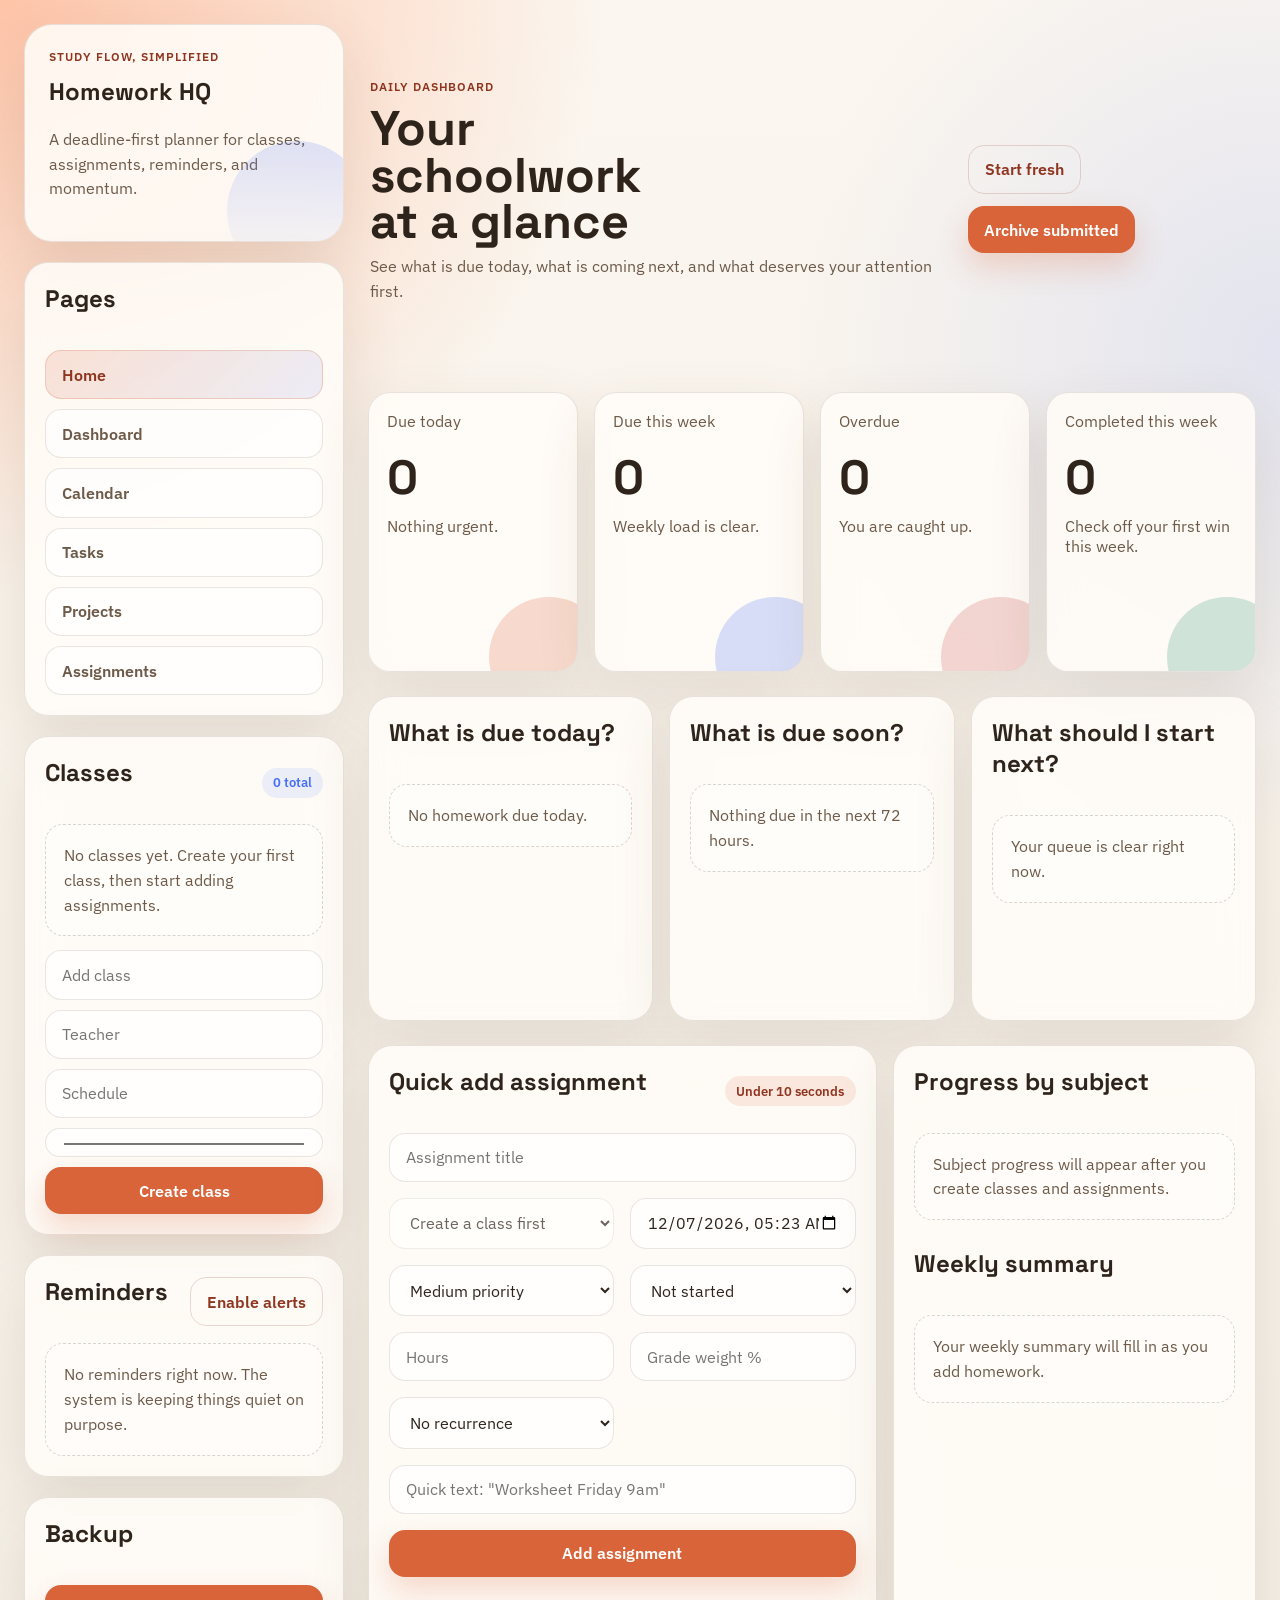
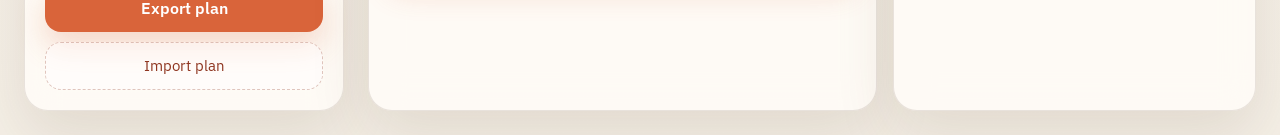
==== index.html @ f11f8d08 "Initial homework app" ====
<!doctype html>
<html lang="en">
  <head>
    <meta charset="UTF-8" />
    <meta name="viewport" content="width=device-width, initial-scale=1.0" />
    <title>Homework HQ</title>
    <link rel="preconnect" href="https://fonts.googleapis.com" />
    <link rel="preconnect" href="https://fonts.gstatic.com" crossorigin />
    <link
      href="https://fonts.googleapis.com/css2?family=Space+Grotesk:wght@400;500;700&family=IBM+Plex+Sans:wght@400;500;600&display=swap"
      rel="stylesheet"
    />
    <link rel="stylesheet" href="styles.css" />
  </head>
  <body>
    <div class="page-shell">
      <aside class="sidebar">
        <div class="brand-card">
          <p class="eyebrow">Study flow, simplified</p>
          <h1>Homework HQ</h1>
          <p class="brand-copy">
            A deadline-first planner for classes, assignments, reminders, and
            momentum.
          </p>
        </div>

        <section class="panel nav-panel">
          <div class="section-head">
            <h2>Pages</h2>
          </div>
          <nav id="page-nav" class="page-nav">
            <button class="page-link active" data-page="home" type="button">
              Home
            </button>
            <button class="page-link" data-page="dashboard" type="button">
              Dashboard
            </button>
            <button class="page-link" data-page="calendar" type="button">
              Calendar
            </button>
            <button class="page-link" data-page="tasks" type="button">
              Tasks
            </button>
            <button class="page-link" data-page="projects" type="button">
              Projects
            </button>
            <button class="page-link" data-page="assignments" type="button">
              Assignments
            </button>
          </nav>
        </section>

        <section class="panel">
          <div class="section-head">
            <h2>Classes</h2>
            <span id="class-count" class="chip subtle"></span>
          </div>
          <div id="class-list" class="class-list"></div>
          <form id="class-form" class="stack-form">
            <input id="class-name" type="text" placeholder="Add class" required />
            <input id="class-teacher" type="text" placeholder="Teacher" />
            <input id="class-schedule" type="text" placeholder="Schedule" />
            <input
              id="class-color"
              type="color"
              value="#ff8a5b"
              aria-label="Class color"
            />
            <button type="submit">Create class</button>
          </form>
        </section>

        <section class="panel">
          <div class="section-head">
            <h2>Reminders</h2>
            <button id="enable-notifications" class="ghost-button" type="button">
              Enable alerts
            </button>
          </div>
          <div id="reminder-list" class="reminder-list"></div>
        </section>

        <section class="panel">
          <div class="section-head">
            <h2>Backup</h2>
          </div>
          <div class="backup-actions">
            <button id="export-data" type="button">Export plan</button>
            <label class="import-label">
              Import plan
              <input id="import-data" type="file" accept="application/json" />
            </label>
          </div>
        </section>
      </aside>

      <main class="main-content">
        <section id="page-home" class="app-page active">
          <section class="hero">
            <div>
              <p class="eyebrow">Daily dashboard</p>
              <h2>Your schoolwork at a glance</h2>
              <p class="hero-copy">
                See what is due today, what is coming next, and what deserves your
                attention first.
              </p>
            </div>
            <div class="hero-actions">
              <button id="start-fresh" class="ghost-button" type="button">
                Start fresh
              </button>
              <button id="clear-completed" type="button">Archive submitted</button>
            </div>
          </section>

          <section class="dashboard-grid">
            <article class="metric-card accent-a">
              <p>Due today</p>
              <strong id="metric-due-today">0</strong>
              <span id="metric-due-today-note">Nothing urgent.</span>
            </article>
            <article class="metric-card accent-b">
              <p>Due this week</p>
              <strong id="metric-due-week">0</strong>
              <span id="metric-due-week-note">Weekly load is clear.</span>
            </article>
            <article class="metric-card accent-c">
              <p>Overdue</p>
              <strong id="metric-overdue">0</strong>
              <span id="metric-overdue-note">You are caught up.</span>
            </article>
            <article class="metric-card accent-d">
              <p>Completed this week</p>
              <strong id="metric-completed">0</strong>
              <span id="metric-completed-note">Keep the streak going.</span>
            </article>
          </section>

          <section class="dashboard-panels">
            <article class="panel">
              <div class="section-head">
                <h2>What is due today?</h2>
              </div>
              <div id="due-today-list" class="dashboard-list"></div>
            </article>
            <article class="panel">
              <div class="section-head">
                <h2>What is due soon?</h2>
              </div>
              <div id="due-soon-list" class="dashboard-list"></div>
            </article>
            <article class="panel">
              <div class="section-head">
                <h2>What should I start next?</h2>
              </div>
              <div id="next-up-list" class="dashboard-list"></div>
            </article>
          </section>

          <section class="workspace-grid">
            <section class="panel">
              <div class="section-head">
                <h2>Quick add assignment</h2>
                <span class="chip">Under 10 seconds</span>
              </div>
              <form id="assignment-form" class="assignment-form">
                <input id="title-input" type="text" placeholder="Assignment title" required />
                <select id="class-input" required></select>
                <input id="due-input" type="datetime-local" required />
                <select id="priority-input">
                  <option value="low">Low priority</option>
                  <option value="medium" selected>Medium priority</option>
                  <option value="high">High priority</option>
                  <option value="urgent">Urgent priority</option>
                </select>
                <select id="status-input">
                  <option value="not_started">Not started</option>
                  <option value="in_progress">In progress</option>
                  <option value="waiting">Waiting / blocked</option>
                  <option value="completed">Completed</option>
                  <option value="submitted">Submitted</option>
                </select>
                <input
                  id="effort-input"
                  type="number"
                  min="0.5"
                  step="0.5"
                  placeholder="Hours"
                />
                <input
                  id="weight-input"
                  type="number"
                  min="0"
                  max="100"
                  step="5"
                  placeholder="Grade weight %"
                />
                <select id="recurring-input">
                  <option value="none">No recurrence</option>
                  <option value="daily">Daily</option>
                  <option value="weekly">Weekly</option>
                  <option value="biweekly">Every 2 weeks</option>
                  <option value="weekdays">Weekdays</option>
                </select>
                <input
                  id="natural-input"
                  type="text"
                  placeholder='Quick text: "Worksheet Friday 9am"'
                />
                <button type="submit">Add assignment</button>
              </form>
              <p id="form-status" class="inline-note"></p>
            </section>

            <section class="panel">
              <div class="section-head">
                <h2>Progress by subject</h2>
              </div>
              <div id="subject-progress" class="subject-progress"></div>
              <div class="section-head secondary-head">
                <h2>Weekly summary</h2>
              </div>
              <div id="weekly-summary" class="weekly-summary"></div>
            </section>
          </section>
        </section>

        <section id="page-calendar" class="app-page">
          <section class="hero hero-compact">
            <div>
              <p class="eyebrow">Calendar</p>
              <h2>Month view</h2>
              <p class="hero-copy">
                See all assignments laid out by date and jump into any day quickly.
              </p>
            </div>
          </section>

          <section class="panel">
            <div class="section-head">
              <h2>Calendar and deadlines</h2>
              <div class="calendar-controls">
                <button id="prev-month" class="ghost-button" type="button">Prev</button>
                <span id="calendar-label" class="chip subtle"></span>
                <button id="next-month" class="ghost-button" type="button">Next</button>
              </div>
            </div>
            <div class="calendar-weekdays">
              <span>Sun</span>
              <span>Mon</span>
              <span>Tue</span>
              <span>Wed</span>
              <span>Thu</span>
              <span>Fri</span>
              <span>Sat</span>
            </div>
            <div id="calendar-grid" class="calendar-grid"></div>
          </section>
        </section>

        <section id="page-dashboard" class="app-page">
          <section class="hero hero-compact">
            <div>
              <p class="eyebrow">Dashboard</p>
              <h2>Class by class overview</h2>
              <p class="hero-copy">
                See every class, the next assignment due for each one, and how urgent it is.
              </p>
            </div>
          </section>

          <section class="panel">
            <div class="section-head">
              <h2>Classes and next deadlines</h2>
              <span id="dashboard-class-count" class="chip subtle"></span>
            </div>
            <div id="class-dashboard-list" class="class-dashboard-list"></div>
          </section>
        </section>

        <section id="page-tasks" class="app-page">
          <section class="hero hero-compact">
            <div>
              <p class="eyebrow">Tasks</p>
              <h2>Work to do next</h2>
              <p class="hero-copy">
                Focus on active assignments, unfinished steps, and what needs attention first.
              </p>
            </div>
          </section>

          <section class="panel">
            <div class="section-head">
              <h2>Task queue</h2>
              <span id="task-count" class="chip subtle"></span>
            </div>
            <div id="task-list" class="task-list"></div>
          </section>
        </section>

        <section id="page-projects" class="app-page">
          <section class="hero hero-compact">
            <div>
              <p class="eyebrow">Projects</p>
              <h2>Bigger assignments with steps</h2>
              <p class="hero-copy">
                Track longer assignments, multi-step work, and projects that need planning.
              </p>
            </div>
          </section>

          <section class="panel">
            <div class="section-head">
              <h2>Project board</h2>
              <span id="project-count" class="chip subtle"></span>
            </div>
            <div id="project-list" class="project-list"></div>
          </section>
        </section>

        <section id="page-assignments" class="app-page">
          <section class="hero hero-compact">
            <div>
              <p class="eyebrow">Assignments</p>
              <h2>Assignments and due dates</h2>
              <p class="hero-copy">
                Filter work by today, week, overdue, or upcoming and manage each assignment in detail.
              </p>
            </div>
          </section>

          <section class="workspace-grid">
            <section class="panel">
              <div class="section-head">
                <h2>Filters and search</h2>
                <button id="reset-filters" class="ghost-button" type="button">
                  Reset
                </button>
              </div>
              <div class="filter-grid">
                <input id="search-input" type="search" placeholder="Search homework" />
                <select id="filter-class"></select>
                <select id="filter-status">
                  <option value="all">All statuses</option>
                  <option value="not_started">Not started</option>
                  <option value="in_progress">In progress</option>
                  <option value="waiting">Waiting / blocked</option>
                  <option value="completed">Completed</option>
                  <option value="submitted">Submitted</option>
                </select>
                <select id="filter-priority">
                  <option value="all">All priorities</option>
                  <option value="urgent">Urgent</option>
                  <option value="high">High</option>
                  <option value="medium">Medium</option>
                  <option value="low">Low</option>
                </select>
                <label class="toggle">
                  <input id="filter-attachments" type="checkbox" />
                  <span>Only with resources</span>
                </label>
                <label class="toggle">
                  <input id="filter-overdue" type="checkbox" />
                  <span>Only overdue</span>
                </label>
              </div>

              <div class="view-tabs" id="view-tabs">
                <button class="tab active" data-view="today" type="button">Today</button>
                <button class="tab" data-view="week" type="button">This week</button>
                <button class="tab" data-view="month" type="button">Calendar month</button>
                <button class="tab" data-view="overdue" type="button">Overdue</button>
                <button class="tab" data-view="upcoming" type="button">Upcoming</button>
                <button class="tab" data-view="all" type="button">All</button>
              </div>
            </section>

            <section class="panel">
              <div class="section-head">
                <h2>Assignments</h2>
                <span id="assignment-count" class="chip subtle"></span>
              </div>
              <div id="assignment-list" class="assignment-list"></div>
            </section>
          </section>

          <section class="workspace-grid lower-grid">
            <section class="panel">
              <div class="section-head">
                <h2>Assignment details</h2>
                <span id="detail-title" class="chip subtle">Select an assignment</span>
              </div>
              <div id="detail-empty" class="empty-state">
                Click an assignment to manage subtasks, notes, submission status,
                reminders, and resources.
              </div>
              <form id="detail-form" class="detail-form hidden">
              <div class="detail-grid">
                <label>
                  Title
                  <input id="detail-assignment-title" type="text" />
                </label>
                <label>
                  Class
                  <select id="detail-class"></select>
                </label>
                <label>
                  Due
                  <input id="detail-due" type="datetime-local" />
                </label>
                <label>
                  Status
                  <select id="detail-status">
                    <option value="not_started">Not started</option>
                    <option value="in_progress">In progress</option>
                    <option value="waiting">Waiting / blocked</option>
                    <option value="completed">Completed</option>
                    <option value="submitted">Submitted</option>
                  </select>
                </label>
                <label>
                  Submission
                  <select id="detail-submission">
                    <option value="not_submitted">Not submitted</option>
                    <option value="finished">Finished</option>
                    <option value="submitted_online">Submitted online</option>
                    <option value="turned_in_physically">Turned in physically</option>
                    <option value="confirmed">Confirmed by teacher / LMS</option>
                  </select>
                </label>
                <label>
                  Priority
                  <select id="detail-priority">
                    <option value="low">Low</option>
                    <option value="medium">Medium</option>
                    <option value="high">High</option>
                    <option value="urgent">Urgent</option>
                  </select>
                </label>
                <label>
                  Estimated effort (hours)
                  <input id="detail-effort" type="number" min="0" step="0.5" />
                </label>
                <label>
                  Grade weight (%)
                  <input id="detail-weight" type="number" min="0" max="100" step="5" />
                </label>
                <label>
                  Availability
                  <select id="detail-availability">
                    <option value="light">Light day</option>
                    <option value="normal">Normal day</option>
                    <option value="busy">Busy day</option>
                  </select>
                </label>
                <label>
                  Recurring pattern
                  <select id="detail-recurring">
                    <option value="none">No recurrence</option>
                    <option value="daily">Daily</option>
                    <option value="weekly">Weekly</option>
                    <option value="biweekly">Every 2 weeks</option>
                    <option value="weekdays">Weekdays</option>
                  </select>
                </label>
                <label>
                  Custom reminder
                  <input id="detail-reminder" type="datetime-local" />
                </label>
                <label>
                  Blocked reason
                  <input id="detail-blocked" type="text" placeholder="Waiting on..." />
                </label>
              </div>

              <div class="progress-strip">
                <div>
                  <p class="small-label">Progress</p>
                  <strong id="detail-progress">0%</strong>
                </div>
                <div>
                  <p class="small-label">Checklist</p>
                  <strong id="detail-checklist">0 / 0</strong>
                </div>
                <div>
                  <p class="small-label">Smart score</p>
                  <strong id="detail-score">0</strong>
                </div>
              </div>

              <label>
                Notes
                <textarea id="detail-notes" rows="4"></textarea>
              </label>
              <label>
                Teacher comments
                <textarea id="detail-comments" rows="3"></textarea>
              </label>
              <label>
                Rubric
                <textarea id="detail-rubric" rows="3"></textarea>
              </label>
              <label>
                Group project info
                <textarea id="detail-group" rows="3"></textarea>
              </label>
              <label>
                Links and resources (one per line)
                <textarea
                  id="detail-links"
                  rows="4"
                  placeholder="https://example.com/article&#10;Photo folder&#10;Worksheet PDF"
                ></textarea>
              </label>

              <section class="subtask-section">
                <div class="section-head">
                  <h3>Task breakdown</h3>
                  <button id="add-subtask" class="ghost-button" type="button">
                    Add step
                  </button>
                </div>
                <div id="subtask-list" class="subtask-list"></div>
              </section>

              <div class="detail-actions">
                <button id="save-detail" type="submit">Save changes</button>
                <button id="create-next-recurring" class="ghost-button" type="button">
                  Create next recurring copy
                </button>
                <button id="delete-assignment" class="danger-button" type="button">
                  Delete assignment
                </button>
              </div>
            </form>
            </section>
          </section>
        </section>
      </main>
    </div>

    <template id="assignment-card-template">
      <article class="assignment-card">
        <div class="assignment-card-head">
          <div>
            <p class="assignment-class"></p>
            <h3 class="assignment-title"></h3>
          </div>
          <span class="assignment-score chip"></span>
        </div>
        <div class="assignment-meta"></div>
        <div class="assignment-tags"></div>
        <div class="assignment-progress">
          <div class="progress-bar"><span></span></div>
          <p class="progress-copy"></p>
        </div>
        <div class="assignment-actions">
          <button class="select-button" type="button">Open</button>
          <button class="toggle-status ghost-button" type="button">Advance status</button>
        </div>
      </article>
    </template>

    <script src="app.js"></script>
  </body>
</html>
---- styles.css ----
:root {
  --bg: #f4efe6;
  --bg-strong: #efe3d4;
  --surface: rgba(255, 252, 247, 0.88);
  --surface-strong: #fffaf2;
  --border: rgba(77, 53, 34, 0.12);
  --text: #2e241c;
  --muted: #6d5a49;
  --accent: #d9643a;
  --accent-deep: #8f3520;
  --accent-soft: #f6d8c4;
  --blue: #4871f7;
  --green: #2f8f6e;
  --gold: #c98f2b;
  --red: #c74a44;
  --shadow: 0 24px 60px rgba(88, 56, 32, 0.12);
  --radius: 24px;
}

* {
  box-sizing: border-box;
}

html {
  scroll-behavior: smooth;
}

body {
  margin: 0;
  font-family: "IBM Plex Sans", sans-serif;
  color: var(--text);
  background:
    radial-gradient(circle at top left, rgba(255, 175, 138, 0.7), transparent 28%),
    radial-gradient(circle at right 20%, rgba(72, 113, 247, 0.13), transparent 26%),
    linear-gradient(180deg, #fbf6ef 0%, var(--bg) 100%);
  min-height: 100vh;
}

button,
input,
select,
textarea {
  font: inherit;
}

button,
.import-label {
  transition:
    transform 0.18s ease,
    box-shadow 0.18s ease,
    background 0.18s ease;
}

button:hover,
.import-label:hover {
  transform: translateY(-1px);
}

button {
  border: 0;
  border-radius: 16px;
  background: var(--accent);
  color: white;
  font-weight: 600;
  padding: 0.85rem 1rem;
  cursor: pointer;
  box-shadow: 0 14px 30px rgba(217, 100, 58, 0.24);
}

button:disabled {
  opacity: 0.5;
  cursor: not-allowed;
  transform: none;
}

.ghost-button {
  background: transparent;
  color: var(--accent-deep);
  border: 1px solid rgba(143, 53, 32, 0.18);
  box-shadow: none;
}

.danger-button {
  background: var(--red);
  box-shadow: 0 14px 28px rgba(199, 74, 68, 0.22);
}

input,
select,
textarea {
  width: 100%;
  border-radius: 16px;
  border: 1px solid var(--border);
  background: rgba(255, 255, 255, 0.72);
  padding: 0.85rem 1rem;
  color: var(--text);
}

textarea {
  resize: vertical;
  min-height: 96px;
}

label {
  display: grid;
  gap: 0.45rem;
  color: var(--muted);
  font-size: 0.94rem;
}

h1,
h2,
h3,
.metric-card strong,
.assignment-title {
  font-family: "Space Grotesk", sans-serif;
}

h1,
h2,
h3,
p {
  margin-top: 0;
}

.page-shell {
  display: grid;
  grid-template-columns: 320px minmax(0, 1fr);
  gap: 24px;
  padding: 24px;
}

.sidebar,
.main-content {
  min-width: 0;
}

.sidebar {
  display: grid;
  gap: 20px;
  align-self: start;
  position: sticky;
  top: 24px;
}

.nav-panel {
  padding-top: 18px;
}

.page-nav {
  display: grid;
  gap: 10px;
}

.page-link {
  width: 100%;
  justify-content: flex-start;
  text-align: left;
  background: rgba(255, 255, 255, 0.62);
  color: var(--muted);
  border: 1px solid var(--border);
  box-shadow: none;
}

.page-link.active {
  background: linear-gradient(135deg, rgba(217, 100, 58, 0.16), rgba(72, 113, 247, 0.1));
  color: var(--accent-deep);
  border-color: rgba(217, 100, 58, 0.24);
}

.brand-card,
.panel,
.metric-card {
  border: 1px solid var(--border);
  background: var(--surface);
  box-shadow: var(--shadow);
  backdrop-filter: blur(16px);
}

.brand-card {
  padding: 24px;
  border-radius: 28px;
  overflow: hidden;
  position: relative;
}

.brand-card::after {
  content: "";
  position: absolute;
  inset: auto -24px -40px auto;
  width: 140px;
  height: 140px;
  background: linear-gradient(180deg, rgba(72, 113, 247, 0.18), rgba(255, 255, 255, 0));
  border-radius: 50%;
}

.eyebrow,
.small-label {
  text-transform: uppercase;
  letter-spacing: 0.08em;
  font-size: 0.74rem;
  color: var(--accent-deep);
  font-weight: 600;
}

.brand-copy,
.hero-copy,
.inline-note,
.empty-state {
  color: var(--muted);
  line-height: 1.55;
}

.panel {
  border-radius: var(--radius);
  padding: 20px;
}

.section-head,
.hero,
.assignment-card-head,
.assignment-actions,
.h-stack {
  display: flex;
  align-items: center;
  justify-content: space-between;
  gap: 12px;
}

.section-head {
  flex-wrap: wrap;
  margin-bottom: 16px;
}

.secondary-head {
  margin-top: 28px;
}

.chip {
  display: inline-flex;
  align-items: center;
  gap: 8px;
  border-radius: 999px;
  background: rgba(217, 100, 58, 0.12);
  color: var(--accent-deep);
  padding: 0.4rem 0.7rem;
  font-size: 0.82rem;
  font-weight: 600;
}

.chip.subtle {
  background: rgba(72, 113, 247, 0.1);
  color: var(--blue);
}

.main-content {
  display: grid;
  gap: 24px;
}

.app-page {
  display: none;
  gap: 24px;
}

.app-page.active {
  display: grid;
}

.hero {
  padding: 6px 2px 0;
}

.hero-compact h2 {
  max-width: none;
}

.hero h2 {
  font-size: clamp(2rem, 3.8vw, 3.4rem);
  line-height: 0.95;
  margin-bottom: 10px;
  max-width: 10ch;
}

.hero-actions {
  display: flex;
  gap: 12px;
  flex-wrap: wrap;
}

.dashboard-grid,
.dashboard-panels,
.workspace-grid,
.detail-grid,
.filter-grid,
.assignment-form {
  display: grid;
  gap: 16px;
}

.dashboard-grid {
  grid-template-columns: repeat(4, minmax(0, 1fr));
}

.metric-card {
  padding: 18px;
  border-radius: 22px;
  position: relative;
  overflow: hidden;
}

.metric-card::after {
  content: "";
  position: absolute;
  width: 120px;
  height: 120px;
  border-radius: 50%;
  right: -32px;
  bottom: -46px;
  opacity: 0.22;
}

.accent-a::after {
  background: var(--accent);
}

.accent-b::after {
  background: var(--blue);
}

.accent-c::after {
  background: var(--red);
}

.accent-d::after {
  background: var(--green);
}

.metric-card p,
.metric-card span {
  color: var(--muted);
}

.metric-card strong {
  display: block;
  font-size: clamp(2rem, 4vw, 3rem);
  margin-bottom: 8px;
}

.dashboard-panels,
.workspace-grid.lower-grid {
  grid-template-columns: repeat(3, minmax(0, 1fr));
}

.workspace-grid {
  grid-template-columns: minmax(0, 1.4fr) minmax(0, 1fr);
}

.workspace-grid.lower-grid {
  grid-template-columns: minmax(0, 2fr) minmax(0, 1fr);
}

.assignment-form {
  grid-template-columns: repeat(2, minmax(0, 1fr));
}

.assignment-form button,
.assignment-form input:first-child,
.assignment-form #natural-input {
  grid-column: span 2;
}

.filter-grid {
  grid-template-columns: repeat(2, minmax(0, 1fr));
}

.view-tabs {
  display: flex;
  flex-wrap: wrap;
  gap: 10px;
  margin-top: 16px;
}

.tab {
  background: transparent;
  color: var(--muted);
  box-shadow: none;
  border: 1px solid var(--border);
}

.tab.active {
  background: rgba(217, 100, 58, 0.12);
  color: var(--accent-deep);
  border-color: rgba(217, 100, 58, 0.25);
}

.calendar-controls {
  display: flex;
  align-items: center;
  gap: 10px;
}

.calendar-weekdays,
.calendar-grid {
  display: grid;
  grid-template-columns: repeat(7, minmax(0, 1fr));
  gap: 10px;
}

.calendar-weekdays {
  margin-bottom: 10px;
  color: var(--muted);
  font-size: 0.84rem;
  text-align: center;
}

.calendar-day {
  min-height: 124px;
  border: 1px solid var(--border);
  background: rgba(255, 255, 255, 0.68);
  border-radius: 18px;
  padding: 10px;
  display: grid;
  gap: 8px;
  align-content: start;
}

.calendar-day.muted {
  opacity: 0.55;
}

.calendar-day.today {
  border-color: rgba(217, 100, 58, 0.45);
  box-shadow: inset 0 0 0 1px rgba(217, 100, 58, 0.18);
}

.calendar-day-number {
  font-weight: 700;
  font-family: "Space Grotesk", sans-serif;
}

.calendar-item {
  border-radius: 12px;
  padding: 0.45rem 0.55rem;
  color: white;
  font-size: 0.76rem;
  overflow: hidden;
  text-overflow: ellipsis;
  white-space: nowrap;
}

.assignment-list,
.class-list,
.class-dashboard-list,
.reminder-list,
.dashboard-list,
.task-list,
.project-list,
.subtask-list,
.subject-progress,
.weekly-summary {
  display: grid;
  gap: 12px;
}

.assignment-card,
.class-card,
.class-dashboard-card,
.reminder-card,
.dashboard-item,
.task-card,
.project-card,
.subtask-item,
.subject-row,
.summary-row {
  border-radius: 18px;
  border: 1px solid var(--border);
  background: rgba(255, 255, 255, 0.66);
}

.assignment-card {
  padding: 16px;
  display: grid;
  gap: 12px;
}

.assignment-class,
.assignment-meta,
.progress-copy,
.dashboard-item small,
.class-card small,
.summary-row small {
  color: var(--muted);
}

.assignment-class {
  font-weight: 700;
  letter-spacing: 0.02em;
}

.assignment-title {
  margin-bottom: 0;
}

.assignment-tags,
.dashboard-tags,
.class-meta {
  display: flex;
  flex-wrap: wrap;
  gap: 8px;
}

.progress-bar {
  height: 10px;
  border-radius: 999px;
  background: rgba(72, 113, 247, 0.12);
  overflow: hidden;
}

.progress-bar span {
  display: block;
  height: 100%;
  background: linear-gradient(90deg, var(--blue), var(--green));
  border-radius: inherit;
}

.class-card,
.class-dashboard-card,
.reminder-card,
.dashboard-item,
.task-card,
.project-card,
.subject-row,
.summary-row {
  padding: 14px;
}

.class-card,
.class-dashboard-card,
.task-card,
.project-card {
  display: grid;
  gap: 8px;
}

.class-card-head {
  display: flex;
  align-items: center;
  gap: 10px;
}

.class-color {
  width: 14px;
  height: 14px;
  border-radius: 50%;
}

.stack-form {
  display: grid;
  gap: 10px;
  margin-top: 14px;
}

.backup-actions {
  display: grid;
  gap: 10px;
}

.import-label {
  display: inline-flex;
  justify-content: center;
  align-items: center;
  text-align: center;
  border-radius: 16px;
  border: 1px dashed rgba(143, 53, 32, 0.28);
  padding: 0.85rem 1rem;
  color: var(--accent-deep);
  cursor: pointer;
  background: rgba(255, 255, 255, 0.46);
}

.import-label input {
  display: none;
}

.toggle {
  display: flex;
  align-items: center;
  gap: 10px;
  padding: 0.8rem 0.95rem;
  border-radius: 16px;
  border: 1px solid var(--border);
  background: rgba(255, 255, 255, 0.6);
}

.toggle input {
  width: auto;
}

.detail-form.hidden,
.hidden,
#detail-empty.hidden {
  display: none;
}

.detail-form {
  display: grid;
  gap: 16px;
}

.detail-grid {
  grid-template-columns: repeat(2, minmax(0, 1fr));
}

.progress-strip {
  display: grid;
  grid-template-columns: repeat(3, minmax(0, 1fr));
  gap: 12px;
  padding: 14px;
  border-radius: 18px;
  background: rgba(72, 113, 247, 0.08);
}

.subtask-item {
  padding: 12px;
  display: flex;
  align-items: center;
  gap: 10px;
}

.subtask-item input[type="text"] {
  flex: 1;
}

.subtask-item input[type="checkbox"] {
  width: auto;
}

.detail-actions {
  display: flex;
  flex-wrap: wrap;
  gap: 12px;
}

.subject-row,
.summary-row,
.dashboard-item {
  display: grid;
  gap: 8px;
}

.subject-row-top,
.summary-row {
  display: flex;
  justify-content: space-between;
  gap: 10px;
  align-items: center;
}

.resource-pill,
.status-pill {
  display: inline-flex;
  align-items: center;
  padding: 0.28rem 0.55rem;
  border-radius: 999px;
  font-size: 0.76rem;
  font-weight: 600;
}

.status-pill {
  background: rgba(72, 113, 247, 0.1);
  color: var(--blue);
}

.status-pill.overdue {
  background: rgba(199, 74, 68, 0.12);
  color: var(--red);
}

.status-pill.waiting {
  background: rgba(201, 143, 43, 0.14);
  color: #946715;
}

.resource-pill {
  background: rgba(47, 143, 110, 0.12);
  color: var(--green);
}

.empty-state {
  padding: 18px;
  border-radius: 18px;
  border: 1px dashed rgba(77, 53, 34, 0.2);
  background: rgba(255, 255, 255, 0.46);
}

@media (max-width: 1200px) {
  .page-shell {
    grid-template-columns: 1fr;
  }

  .sidebar {
    position: static;
    order: 2;
  }

  .dashboard-grid {
    grid-template-columns: repeat(2, minmax(0, 1fr));
  }

  .dashboard-panels,
  .workspace-grid.lower-grid,
  .workspace-grid {
    grid-template-columns: 1fr;
  }
}

@media (max-width: 760px) {
  .page-shell {
    padding: 16px;
  }

  .panel,
  .brand-card,
  .metric-card {
    border-radius: 20px;
  }

  .dashboard-grid,
  .assignment-form,
  .filter-grid,
  .detail-grid,
  .progress-strip {
    grid-template-columns: 1fr;
  }

  .assignment-form button,
  .assignment-form input:first-child,
  .assignment-form #natural-input {
    grid-column: span 1;
  }

  .calendar-grid {
    gap: 8px;
  }

  .calendar-day {
    min-height: 98px;
    padding: 8px;
  }

  .hero h2 {
    max-width: none;
  }

  .section-head,
  .hero,
  .assignment-actions,
  .summary-row {
    align-items: flex-start;
    flex-direction: column;
  }
}
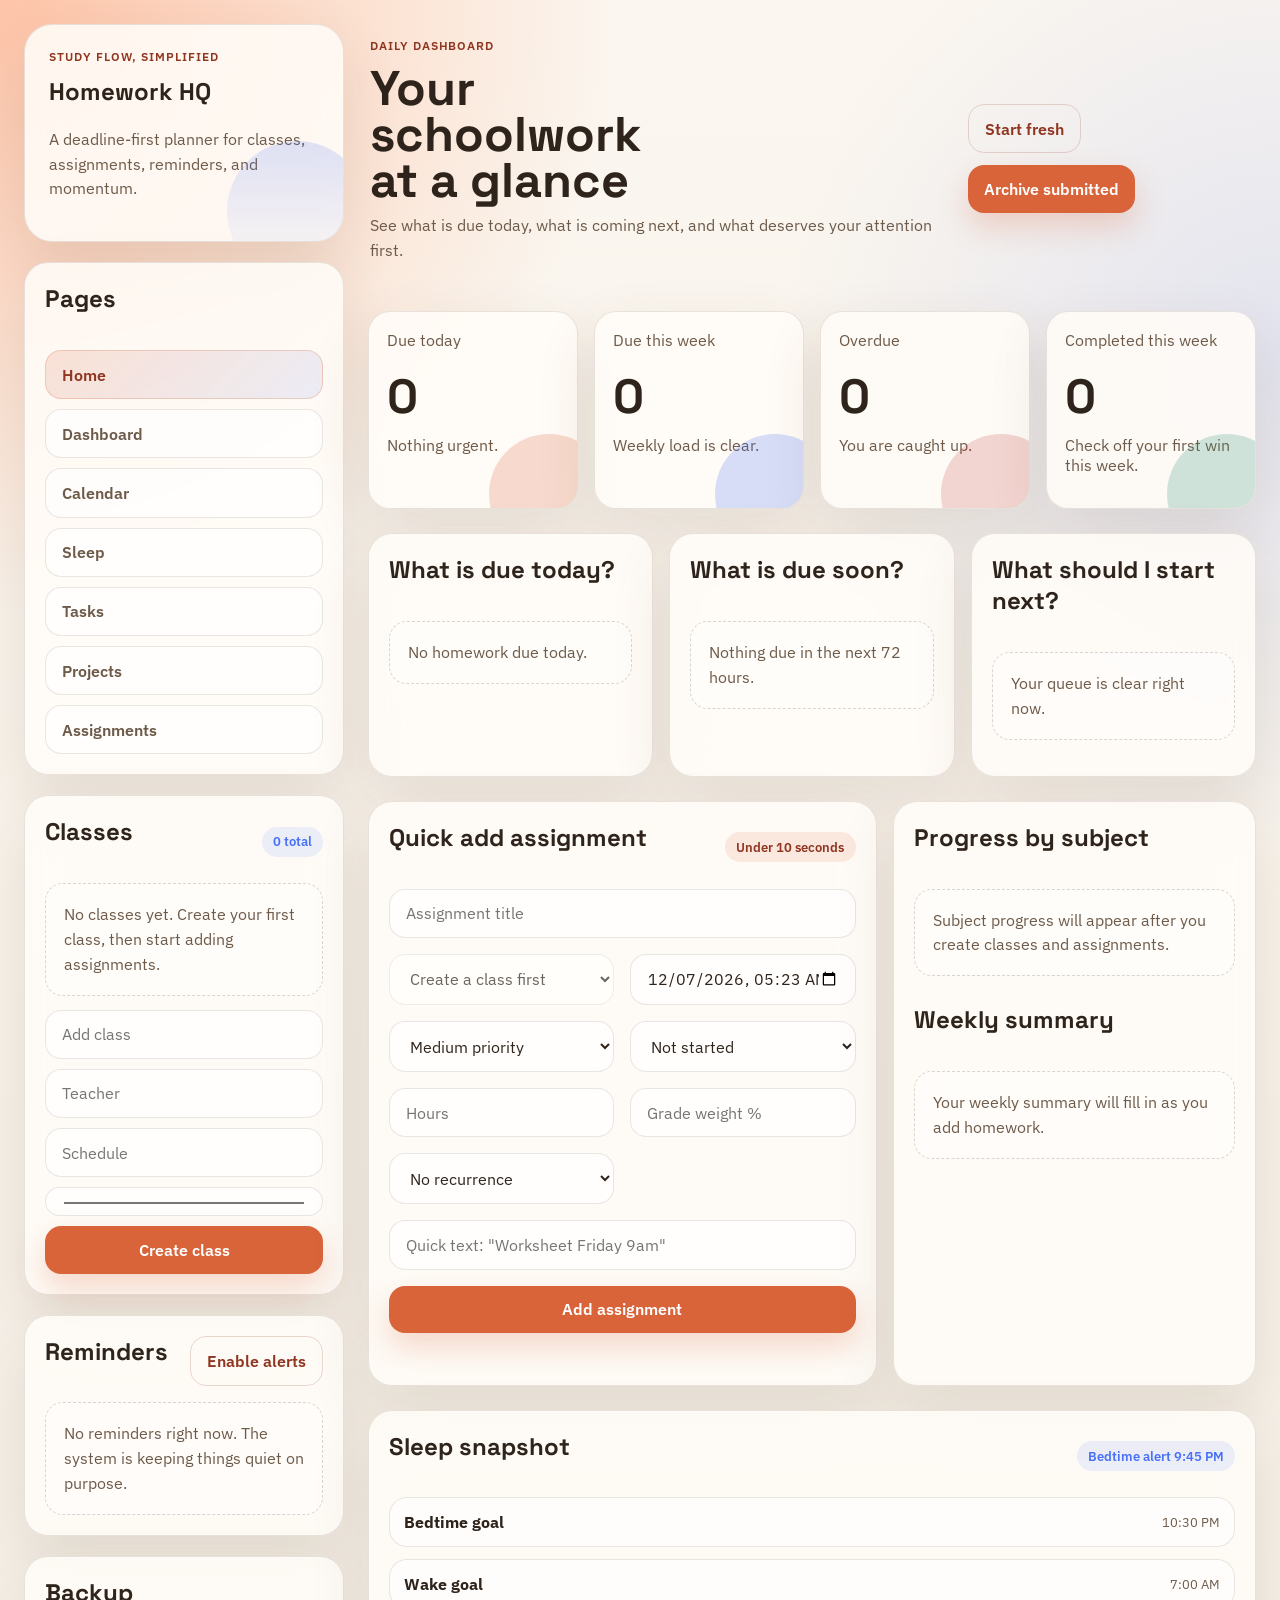
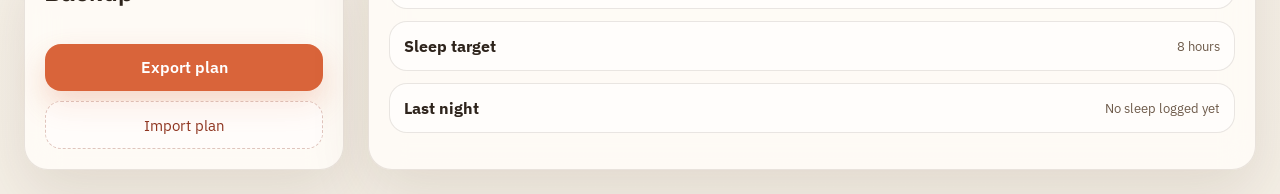
==== commit 07fa25cf: "Add sleep tracking page" ====
--- a/index.html
+++ b/index.html
@@ -37,6 +37,9 @@
             </button>
             <button class="page-link" data-page="calendar" type="button">
               Calendar
+            </button>
+            <button class="page-link" data-page="sleep" type="button">
+              Sleep
             </button>
             <button class="page-link" data-page="tasks" type="button">
               Tasks
@@ -223,6 +226,14 @@
               <div id="weekly-summary" class="weekly-summary"></div>
             </section>
           </section>
+
+          <section class="panel">
+            <div class="section-head">
+              <h2>Sleep snapshot</h2>
+              <span id="sleep-next-alert" class="chip subtle"></span>
+            </div>
+            <div id="sleep-home-summary" class="sleep-home-summary"></div>
+          </section>
         </section>
 
         <section id="page-calendar" class="app-page">
@@ -255,6 +266,116 @@
               <span>Sat</span>
             </div>
             <div id="calendar-grid" class="calendar-grid"></div>
+          </section>
+        </section>
+
+        <section id="page-sleep" class="app-page">
+          <section class="hero hero-compact">
+            <div>
+              <p class="eyebrow">Sleep</p>
+              <h2>Sleep schedule and alerts</h2>
+              <p class="hero-copy">
+                Set your bedtime routine, log your sleep, and get gentle reminders to protect your energy.
+              </p>
+            </div>
+          </section>
+
+          <section class="dashboard-grid">
+            <article class="metric-card accent-b">
+              <p>Bedtime goal</p>
+              <strong id="sleep-goal-bedtime">--</strong>
+              <span id="sleep-goal-note">Set a sleep schedule.</span>
+            </article>
+            <article class="metric-card accent-d">
+              <p>Wake goal</p>
+              <strong id="sleep-goal-wake">--</strong>
+              <span id="sleep-hours-note">Target sleep not set.</span>
+            </article>
+            <article class="metric-card accent-a">
+              <p>Last night</p>
+              <strong id="sleep-last-duration">--</strong>
+              <span id="sleep-last-note">No sleep logged yet.</span>
+            </article>
+            <article class="metric-card accent-c">
+              <p>7-day average</p>
+              <strong id="sleep-average-duration">--</strong>
+              <span id="sleep-average-note">Log a few nights to see trends.</span>
+            </article>
+          </section>
+
+          <section class="workspace-grid">
+            <section class="panel">
+              <div class="section-head">
+                <h2>Sleep schedule</h2>
+                <span class="chip">Alerts included</span>
+              </div>
+              <form id="sleep-schedule-form" class="sleep-grid">
+                <label>
+                  Bedtime goal
+                  <input id="sleep-bedtime-input" type="time" required />
+                </label>
+                <label>
+                  Wake goal
+                  <input id="sleep-wake-input" type="time" required />
+                </label>
+                <label>
+                  Target sleep hours
+                  <input id="sleep-target-hours-input" type="number" min="5" max="12" step="0.5" />
+                </label>
+                <label>
+                  Bedtime reminder
+                  <select id="sleep-alert-lead-input">
+                    <option value="15">15 minutes before</option>
+                    <option value="30">30 minutes before</option>
+                    <option value="45">45 minutes before</option>
+                    <option value="60">60 minutes before</option>
+                  </select>
+                </label>
+                <label class="toggle">
+                  <input id="sleep-bedtime-alerts-input" type="checkbox" />
+                  <span>Enable bedtime alerts</span>
+                </label>
+                <label class="toggle">
+                  <input id="sleep-wake-alerts-input" type="checkbox" />
+                  <span>Enable wake alerts</span>
+                </label>
+                <button type="submit">Save sleep schedule</button>
+              </form>
+              <p id="sleep-schedule-status" class="inline-note"></p>
+            </section>
+
+            <section class="panel">
+              <div class="section-head">
+                <h2>Log sleep</h2>
+                <span id="sleep-log-count" class="chip subtle"></span>
+              </div>
+              <form id="sleep-log-form" class="sleep-grid">
+                <label>
+                  Sleep date
+                  <input id="sleep-log-date" type="date" required />
+                </label>
+                <label>
+                  Fell asleep
+                  <input id="sleep-log-bedtime" type="datetime-local" required />
+                </label>
+                <label>
+                  Woke up
+                  <input id="sleep-log-wake" type="datetime-local" required />
+                </label>
+                <label>
+                  Sleep quality
+                  <select id="sleep-log-quality">
+                    <option value="great">Great</option>
+                    <option value="good">Good</option>
+                    <option value="okay" selected>Okay</option>
+                    <option value="rough">Rough</option>
+                  </select>
+                </label>
+                <button type="submit">Log sleep</button>
+              </form>
+              <p id="sleep-log-status" class="inline-note"></p>
+              <div id="sleep-log-list" class="sleep-log-list"></div>
+            </section>
           </section>
         </section>
 
--- a/styles.css
+++ b/styles.css
@@ -293,7 +293,8 @@
 .workspace-grid,
 .detail-grid,
 .filter-grid,
-.assignment-form {
+.assignment-form,
+.sleep-grid {
   display: grid;
   gap: 16px;
 }
@@ -364,9 +365,14 @@
   grid-template-columns: repeat(2, minmax(0, 1fr));
 }
 
+.sleep-grid {
+  grid-template-columns: repeat(2, minmax(0, 1fr));
+}
+
 .assignment-form button,
 .assignment-form input:first-child,
-.assignment-form #natural-input {
+.assignment-form #natural-input,
+.sleep-grid button {
   grid-column: span 2;
 }
 
@@ -454,8 +460,10 @@
 .class-dashboard-list,
 .reminder-list,
 .dashboard-list,
+.sleep-home-summary,
 .task-list,
 .project-list,
+.sleep-log-list,
 .subtask-list,
 .subject-progress,
 .weekly-summary {
@@ -470,6 +478,7 @@
 .dashboard-item,
 .task-card,
 .project-card,
+.sleep-log-card,
 .subtask-item,
 .subject-row,
 .summary-row {
@@ -530,6 +539,7 @@
 .dashboard-item,
 .task-card,
 .project-card,
+.sleep-log-card,
 .subject-row,
 .summary-row {
   padding: 14px;
@@ -538,7 +548,8 @@
 .class-card,
 .class-dashboard-card,
 .task-card,
-.project-card {
+.project-card,
+.sleep-log-card {
   display: grid;
   gap: 8px;
 }
@@ -728,6 +739,7 @@
 
   .dashboard-grid,
   .assignment-form,
+  .sleep-grid,
   .filter-grid,
   .detail-grid,
   .progress-strip {
@@ -736,7 +748,8 @@
 
   .assignment-form button,
   .assignment-form input:first-child,
-  .assignment-form #natural-input {
+  .assignment-form #natural-input,
+  .sleep-grid button {
     grid-column: span 1;
   }
 
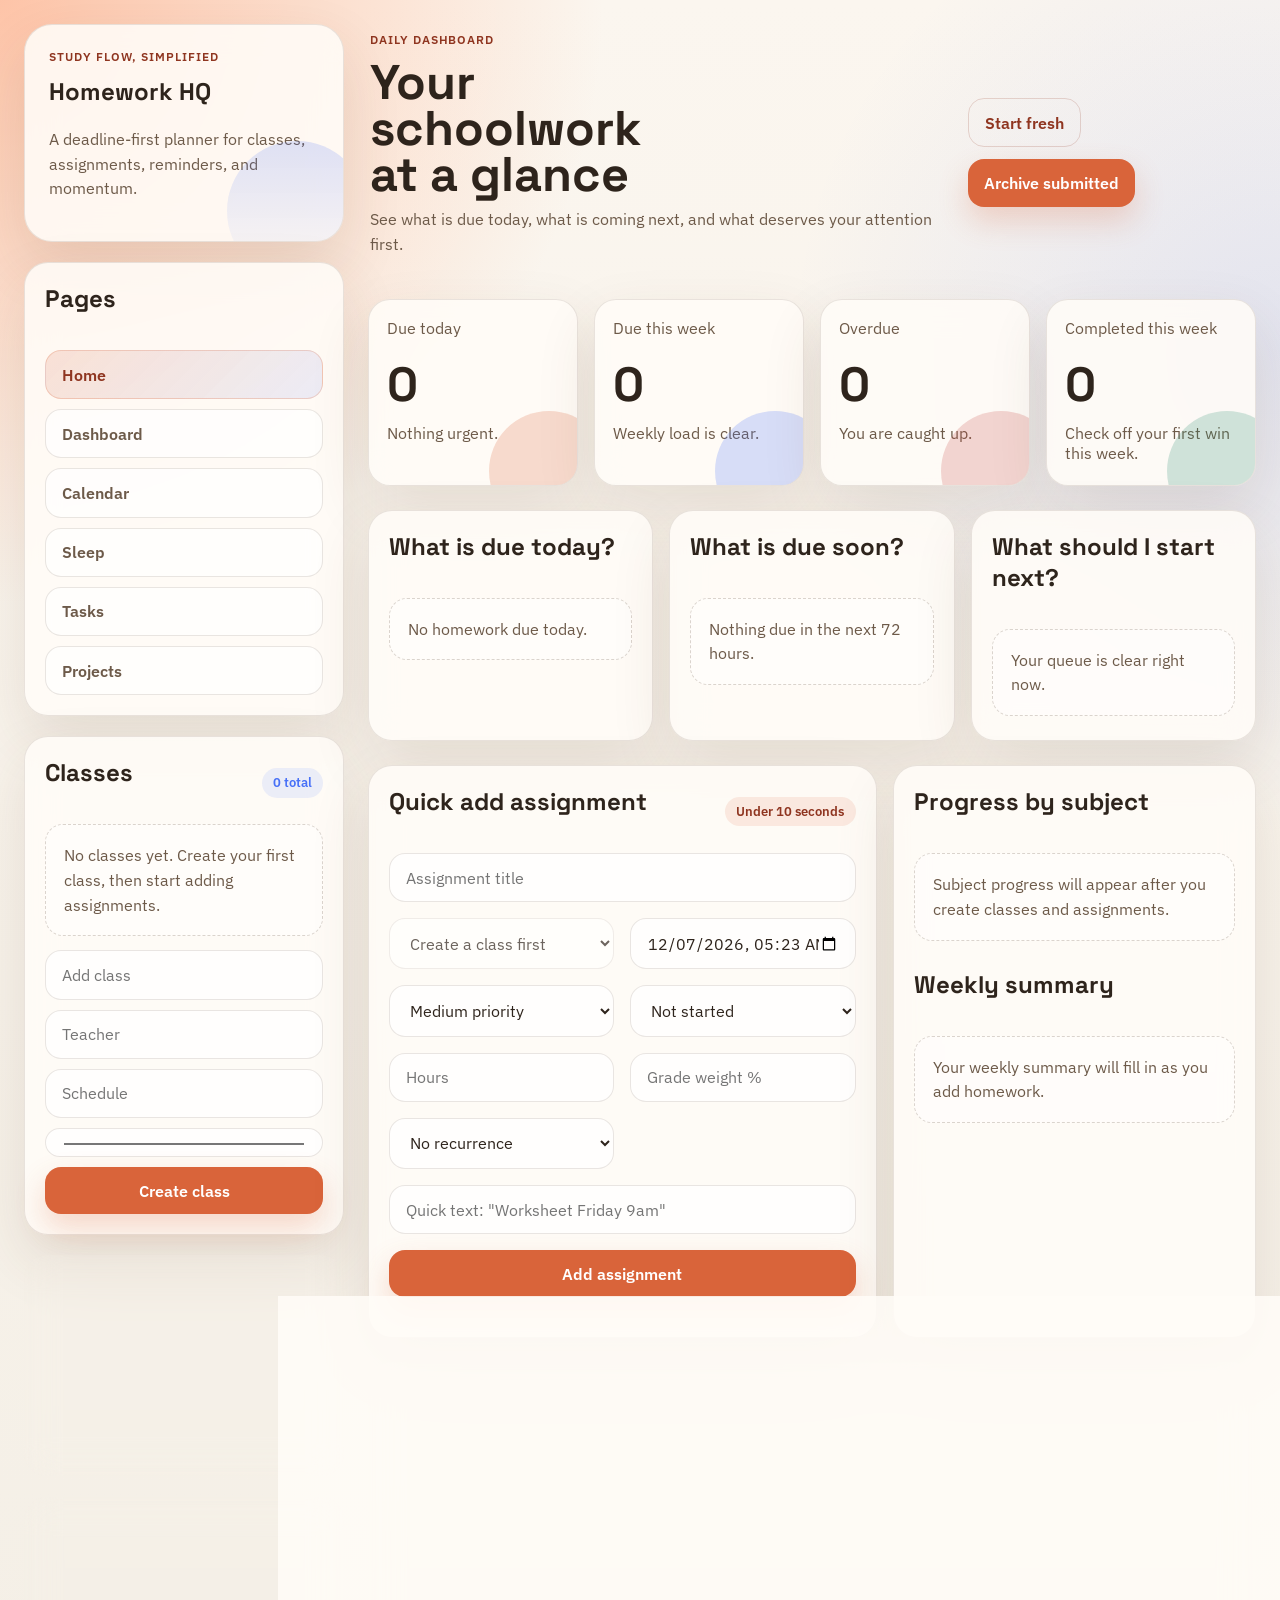
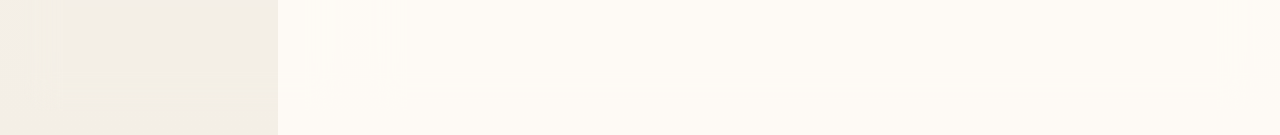
==== commit 1bbb27ad: "Remove assignments page" ====
--- a/index.html
+++ b/index.html
@@ -46,9 +46,6 @@
             </button>
             <button class="page-link" data-page="projects" type="button">
               Projects
-            </button>
-            <button class="page-link" data-page="assignments" type="button">
-              Assignments
             </button>
           </nav>
         </section>
@@ -439,224 +436,6 @@
           </section>
         </section>
 
-        <section id="page-assignments" class="app-page">
-          <section class="hero hero-compact">
-            <div>
-              <p class="eyebrow">Assignments</p>
-              <h2>Assignments and due dates</h2>
-              <p class="hero-copy">
-                Filter work by today, week, overdue, or upcoming and manage each assignment in detail.
-              </p>
-            </div>
-          </section>
-
-          <section class="workspace-grid">
-            <section class="panel">
-              <div class="section-head">
-                <h2>Filters and search</h2>
-                <button id="reset-filters" class="ghost-button" type="button">
-                  Reset
-                </button>
-              </div>
-              <div class="filter-grid">
-                <input id="search-input" type="search" placeholder="Search homework" />
-                <select id="filter-class"></select>
-                <select id="filter-status">
-                  <option value="all">All statuses</option>
-                  <option value="not_started">Not started</option>
-                  <option value="in_progress">In progress</option>
-                  <option value="waiting">Waiting / blocked</option>
-                  <option value="completed">Completed</option>
-                  <option value="submitted">Submitted</option>
-                </select>
-                <select id="filter-priority">
-                  <option value="all">All priorities</option>
-                  <option value="urgent">Urgent</option>
-                  <option value="high">High</option>
-                  <option value="medium">Medium</option>
-                  <option value="low">Low</option>
-                </select>
-                <label class="toggle">
-                  <input id="filter-attachments" type="checkbox" />
-                  <span>Only with resources</span>
-                </label>
-                <label class="toggle">
-                  <input id="filter-overdue" type="checkbox" />
-                  <span>Only overdue</span>
-                </label>
-              </div>
-
-              <div class="view-tabs" id="view-tabs">
-                <button class="tab active" data-view="today" type="button">Today</button>
-                <button class="tab" data-view="week" type="button">This week</button>
-                <button class="tab" data-view="month" type="button">Calendar month</button>
-                <button class="tab" data-view="overdue" type="button">Overdue</button>
-                <button class="tab" data-view="upcoming" type="button">Upcoming</button>
-                <button class="tab" data-view="all" type="button">All</button>
-              </div>
-            </section>
-
-            <section class="panel">
-              <div class="section-head">
-                <h2>Assignments</h2>
-                <span id="assignment-count" class="chip subtle"></span>
-              </div>
-              <div id="assignment-list" class="assignment-list"></div>
-            </section>
-          </section>
-
-          <section class="workspace-grid lower-grid">
-            <section class="panel">
-              <div class="section-head">
-                <h2>Assignment details</h2>
-                <span id="detail-title" class="chip subtle">Select an assignment</span>
-              </div>
-              <div id="detail-empty" class="empty-state">
-                Click an assignment to manage subtasks, notes, submission status,
-                reminders, and resources.
-              </div>
-              <form id="detail-form" class="detail-form hidden">
-              <div class="detail-grid">
-                <label>
-                  Title
-                  <input id="detail-assignment-title" type="text" />
-                </label>
-                <label>
-                  Class
-                  <select id="detail-class"></select>
-                </label>
-                <label>
-                  Due
-                  <input id="detail-due" type="datetime-local" />
-                </label>
-                <label>
-                  Status
-                  <select id="detail-status">
-                    <option value="not_started">Not started</option>
-                    <option value="in_progress">In progress</option>
-                    <option value="waiting">Waiting / blocked</option>
-                    <option value="completed">Completed</option>
-                    <option value="submitted">Submitted</option>
-                  </select>
-                </label>
-                <label>
-                  Submission
-                  <select id="detail-submission">
-                    <option value="not_submitted">Not submitted</option>
-                    <option value="finished">Finished</option>
-                    <option value="submitted_online">Submitted online</option>
-                    <option value="turned_in_physically">Turned in physically</option>
-                    <option value="confirmed">Confirmed by teacher / LMS</option>
-                  </select>
-                </label>
-                <label>
-                  Priority
-                  <select id="detail-priority">
-                    <option value="low">Low</option>
-                    <option value="medium">Medium</option>
-                    <option value="high">High</option>
-                    <option value="urgent">Urgent</option>
-                  </select>
-                </label>
-                <label>
-                  Estimated effort (hours)
-                  <input id="detail-effort" type="number" min="0" step="0.5" />
-                </label>
-                <label>
-                  Grade weight (%)
-                  <input id="detail-weight" type="number" min="0" max="100" step="5" />
-                </label>
-                <label>
-                  Availability
-                  <select id="detail-availability">
-                    <option value="light">Light day</option>
-                    <option value="normal">Normal day</option>
-                    <option value="busy">Busy day</option>
-                  </select>
-                </label>
-                <label>
-                  Recurring pattern
-                  <select id="detail-recurring">
-                    <option value="none">No recurrence</option>
-                    <option value="daily">Daily</option>
-                    <option value="weekly">Weekly</option>
-                    <option value="biweekly">Every 2 weeks</option>
-                    <option value="weekdays">Weekdays</option>
-                  </select>
-                </label>
-                <label>
-                  Custom reminder
-                  <input id="detail-reminder" type="datetime-local" />
-                </label>
-                <label>
-                  Blocked reason
-                  <input id="detail-blocked" type="text" placeholder="Waiting on..." />
-                </label>
-              </div>
-
-              <div class="progress-strip">
-                <div>
-                  <p class="small-label">Progress</p>
-                  <strong id="detail-progress">0%</strong>
-                </div>
-                <div>
-                  <p class="small-label">Checklist</p>
-                  <strong id="detail-checklist">0 / 0</strong>
-                </div>
-                <div>
-                  <p class="small-label">Smart score</p>
-                  <strong id="detail-score">0</strong>
-                </div>
-              </div>
-
-              <label>
-                Notes
-                <textarea id="detail-notes" rows="4"></textarea>
-              </label>
-              <label>
-                Teacher comments
-                <textarea id="detail-comments" rows="3"></textarea>
-              </label>
-              <label>
-                Rubric
-                <textarea id="detail-rubric" rows="3"></textarea>
-              </label>
-              <label>
-                Group project info
-                <textarea id="detail-group" rows="3"></textarea>
-              </label>
-              <label>
-                Links and resources (one per line)
-                <textarea
-                  id="detail-links"
-                  rows="4"
-                  placeholder="https://example.com/article&#10;Photo folder&#10;Worksheet PDF"
-                ></textarea>
-              </label>
-
-              <section class="subtask-section">
-                <div class="section-head">
-                  <h3>Task breakdown</h3>
-                  <button id="add-subtask" class="ghost-button" type="button">
-                    Add step
-                  </button>
-                </div>
-                <div id="subtask-list" class="subtask-list"></div>
-              </section>
-
-              <div class="detail-actions">
-                <button id="save-detail" type="submit">Save changes</button>
-                <button id="create-next-recurring" class="ghost-button" type="button">
-                  Create next recurring copy
-                </button>
-                <button id="delete-assignment" class="danger-button" type="button">
-                  Delete assignment
-                </button>
-              </div>
-            </form>
-            </section>
-          </section>
-        </section>
       </main>
     </div>
 
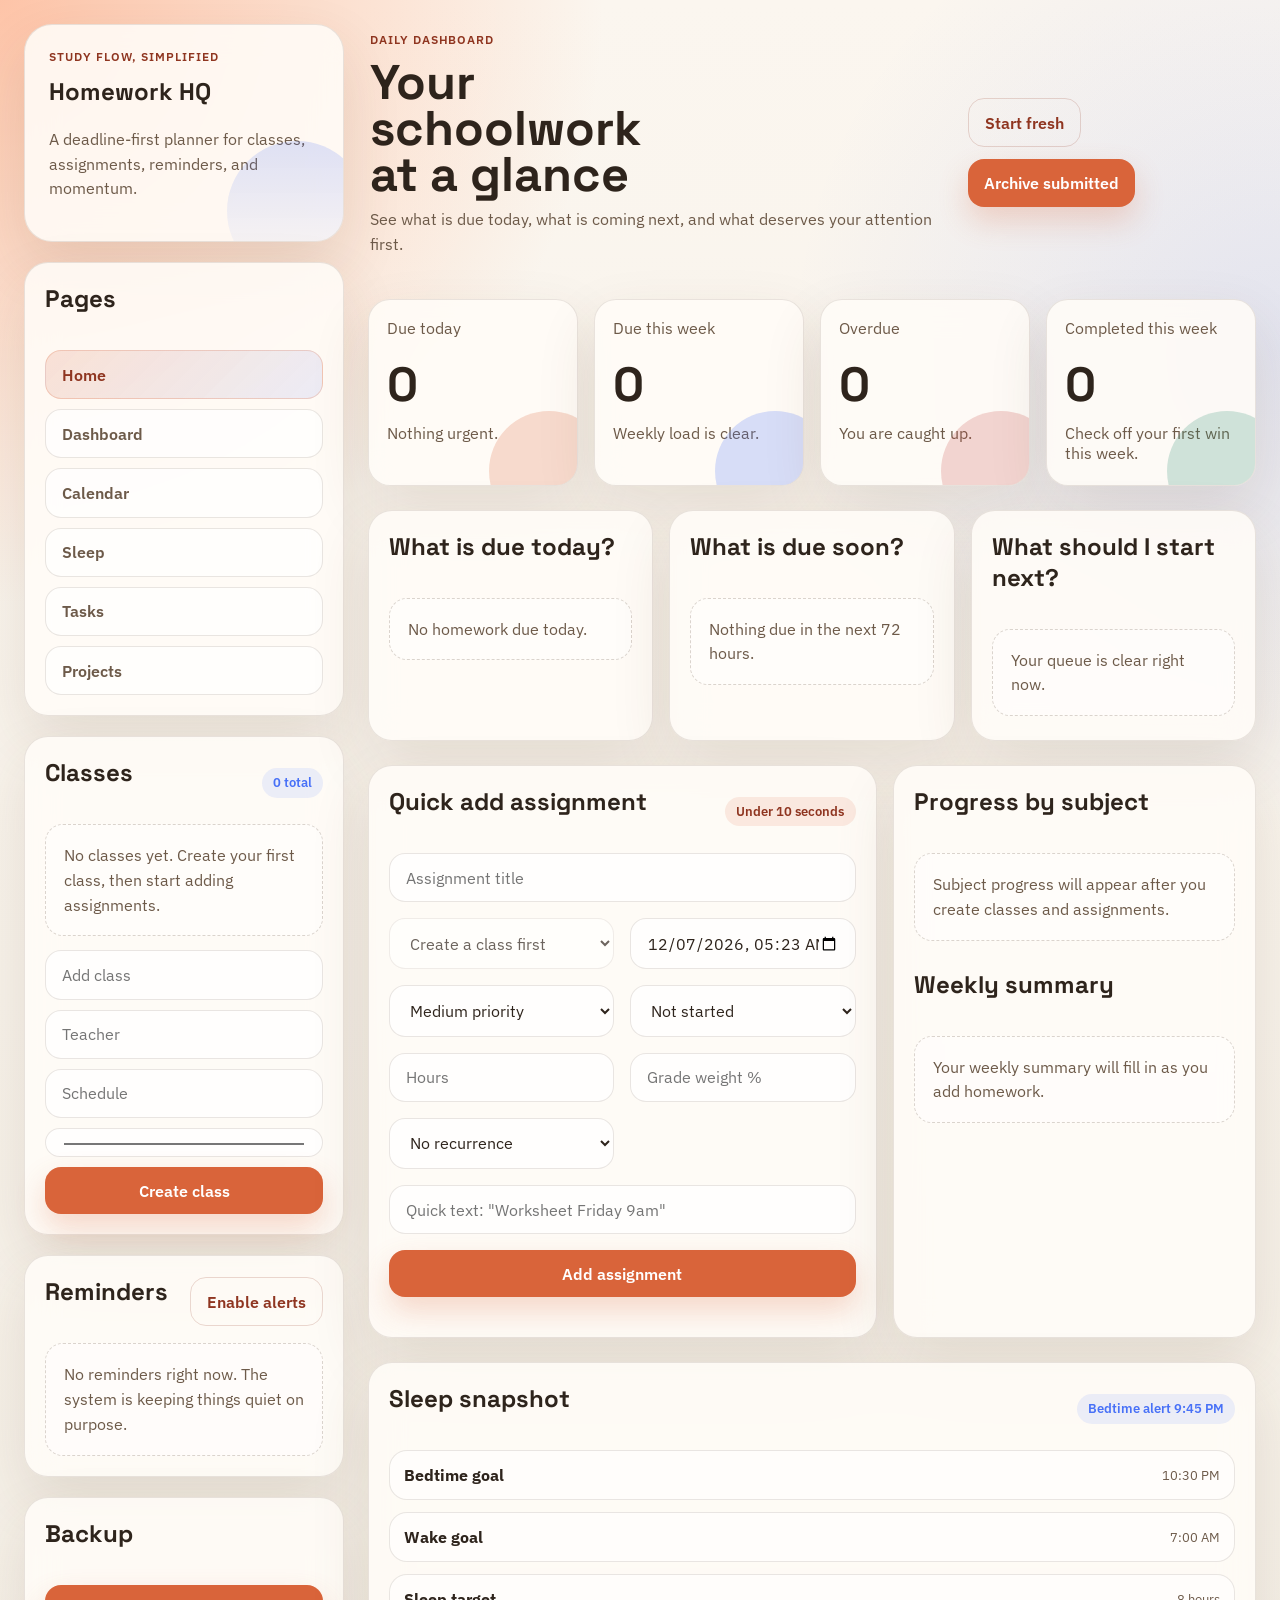
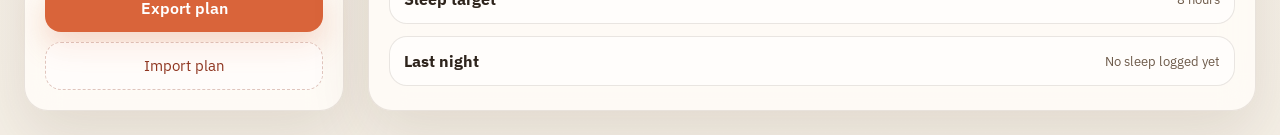
==== commit a04a07cf: "Make Homework HQ installable" ====
--- a/index.html
+++ b/index.html
@@ -3,7 +3,14 @@
   <head>
     <meta charset="UTF-8" />
     <meta name="viewport" content="width=device-width, initial-scale=1.0" />
+    <meta name="theme-color" content="#d9643a" />
+    <meta name="mobile-web-app-capable" content="yes" />
+    <meta name="apple-mobile-web-app-capable" content="yes" />
+    <meta name="apple-mobile-web-app-status-bar-style" content="default" />
     <title>Homework HQ</title>
+    <link rel="manifest" href="manifest.webmanifest" />
+    <link rel="icon" href="icons/icon-192.png" />
+    <link rel="apple-touch-icon" href="icons/icon-192.png" />
     <link rel="preconnect" href="https://fonts.googleapis.com" />
     <link rel="preconnect" href="https://fonts.gstatic.com" crossorigin />
     <link
@@ -91,6 +98,14 @@
               <input id="import-data" type="file" accept="application/json" />
             </label>
           </div>
+        </section>
+
+        <section id="install-panel" class="panel hidden">
+          <div class="section-head">
+            <h2>App</h2>
+          </div>
+          <button id="install-app" type="button">Install Homework HQ</button>
+          <p id="install-status" class="inline-note"></p>
         </section>
       </aside>
 
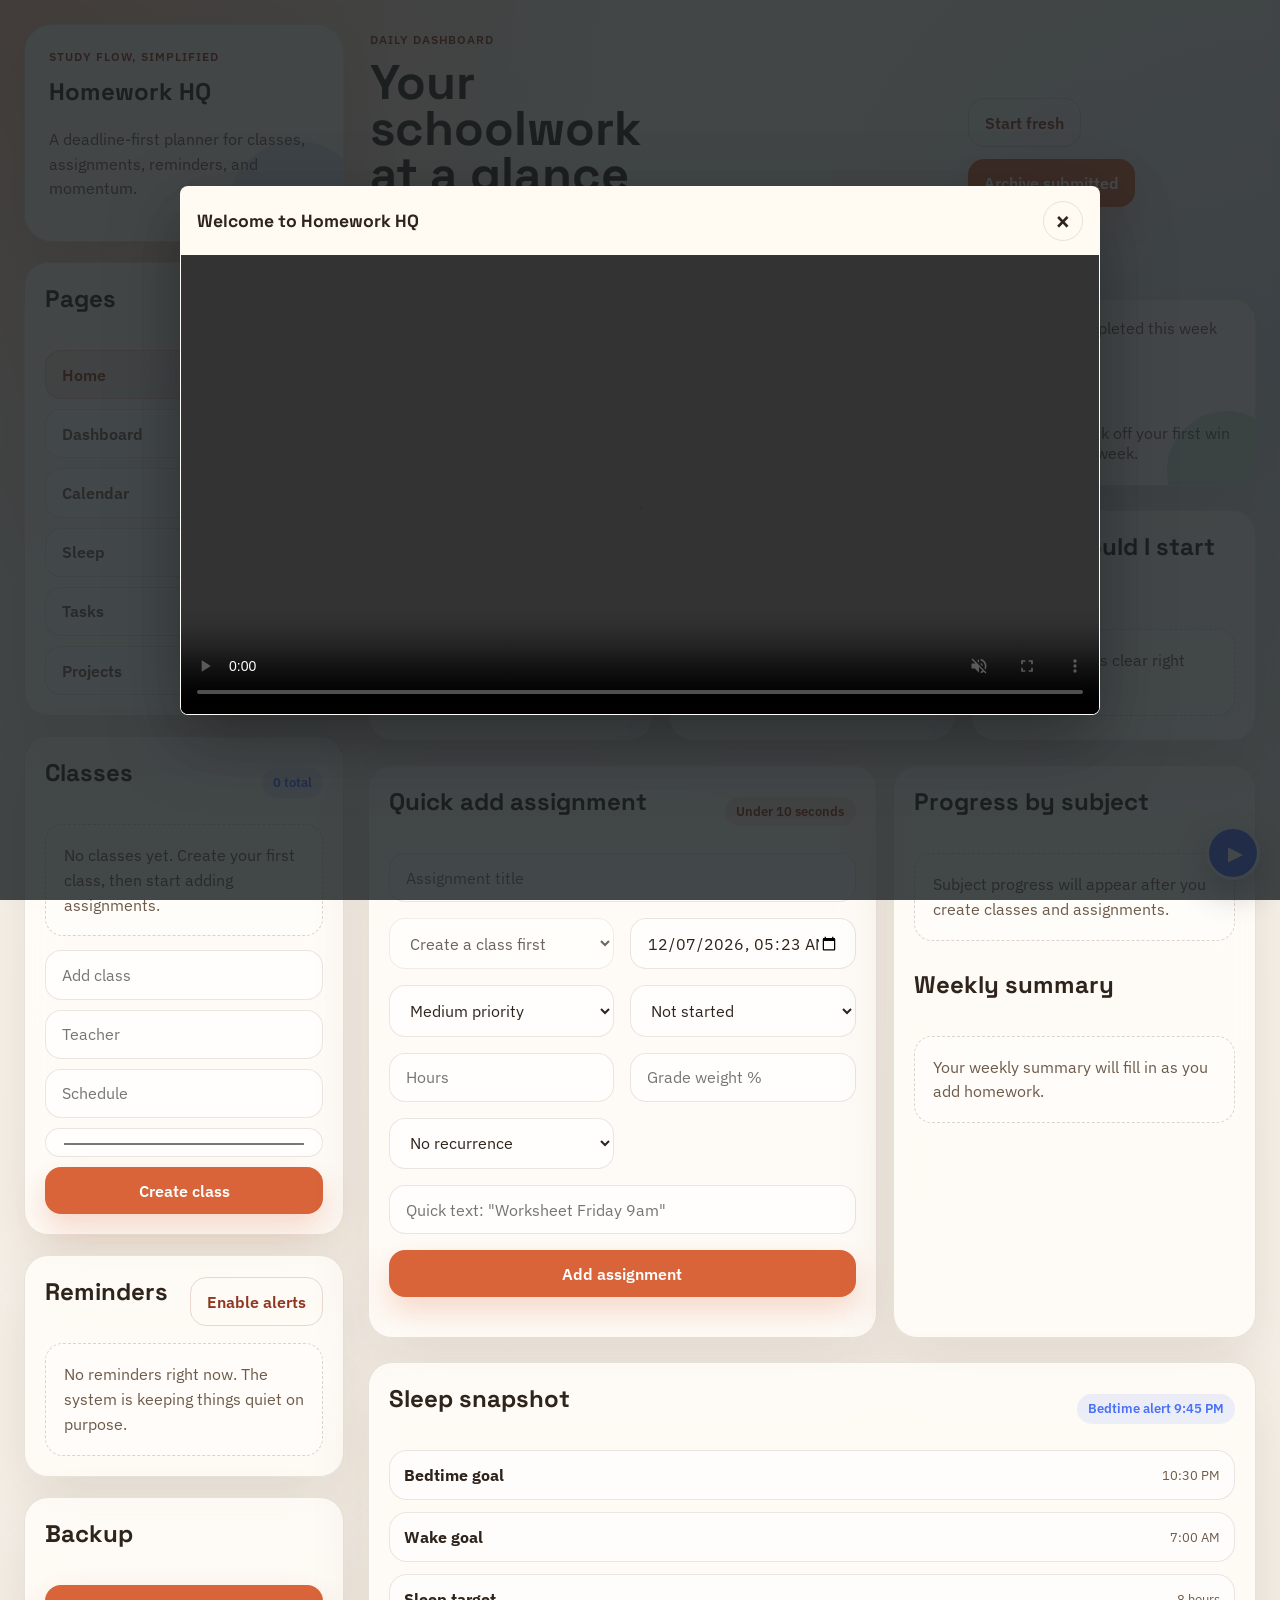
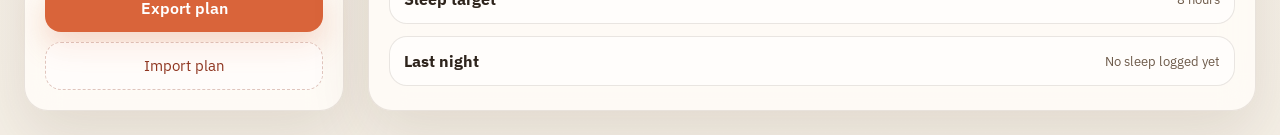
==== commit 9e1451d1: "Add welcome video experience" ====
--- a/index.html
+++ b/index.html
@@ -454,6 +454,24 @@
       </main>
     </div>
 
+    <div id="welcome-video-overlay" class="welcome-video-overlay hidden" role="dialog" aria-modal="true" aria-labelledby="welcome-video-title">
+      <section class="welcome-video-modal">
+        <div class="welcome-video-head">
+          <h2 id="welcome-video-title">Welcome to Homework HQ</h2>
+          <button id="close-welcome-video" class="video-close-button" type="button" aria-label="Close welcome video" title="Close">
+            &times;
+          </button>
+        </div>
+        <video id="welcome-video" controls playsinline preload="metadata">
+          <source src="assets/welcome-video.mp4" type="video/mp4" />
+        </video>
+      </section>
+    </div>
+
+    <button id="open-welcome-video" class="floating-video-button" type="button" aria-label="Watch welcome video" title="Watch welcome video">
+      <span aria-hidden="true">&#9654;</span>
+    </button>
+
     <template id="assignment-card-template">
       <article class="assignment-card">
         <div class="assignment-card-head">
--- a/styles.css
+++ b/styles.css
@@ -211,6 +211,92 @@
   line-height: 1.55;
 }
 
+.video-dialog-open {
+  overflow: hidden;
+}
+
+.welcome-video-overlay {
+  position: fixed;
+  inset: 0;
+  z-index: 1000;
+  display: grid;
+  place-items: center;
+  padding: 20px;
+  background: rgba(25, 31, 34, 0.82);
+}
+
+.welcome-video-overlay.hidden {
+  display: none;
+}
+
+.welcome-video-modal {
+  width: min(920px, 100%);
+  max-height: calc(100vh - 40px);
+  overflow: auto;
+  border: 1px solid rgba(255, 255, 255, 0.18);
+  border-radius: 8px;
+  background: #fffaf2;
+  box-shadow: 0 24px 70px rgba(0, 0, 0, 0.34);
+}
+
+.welcome-video-head {
+  display: flex;
+  align-items: center;
+  justify-content: space-between;
+  gap: 16px;
+  padding: 14px 16px;
+}
+
+.welcome-video-head h2 {
+  margin: 0;
+  font-size: 1.1rem;
+}
+
+.video-close-button,
+.floating-video-button {
+  display: inline-grid;
+  place-items: center;
+  padding: 0;
+  border-radius: 50%;
+}
+
+.video-close-button {
+  width: 40px;
+  height: 40px;
+  flex: 0 0 40px;
+  background: transparent;
+  color: var(--text);
+  border: 1px solid var(--border);
+  box-shadow: none;
+  font-size: 1.6rem;
+  line-height: 1;
+}
+
+.welcome-video-modal video {
+  display: block;
+  width: 100%;
+  max-height: calc(100vh - 112px);
+  background: #111;
+}
+
+.floating-video-button {
+  position: fixed;
+  right: 20px;
+  bottom: max(20px, env(safe-area-inset-bottom));
+  z-index: 900;
+  width: 54px;
+  height: 54px;
+  background: var(--blue);
+  color: white;
+  border: 3px solid rgba(255, 255, 255, 0.9);
+  box-shadow: 0 14px 32px rgba(32, 50, 58, 0.3);
+  font-size: 1.15rem;
+}
+
+.floating-video-button span {
+  margin-left: 3px;
+}
+
 .panel {
   border-radius: var(--radius);
   padding: 20px;
@@ -773,4 +859,21 @@
     align-items: flex-start;
     flex-direction: column;
   }
-}
+
+  .welcome-video-overlay {
+    padding: 10px;
+  }
+
+  .welcome-video-modal {
+    max-height: calc(100vh - 20px);
+  }
+
+  .welcome-video-head {
+    flex-direction: row;
+    align-items: center;
+  }
+
+  .welcome-video-modal video {
+    max-height: calc(100vh - 92px);
+  }
+}
